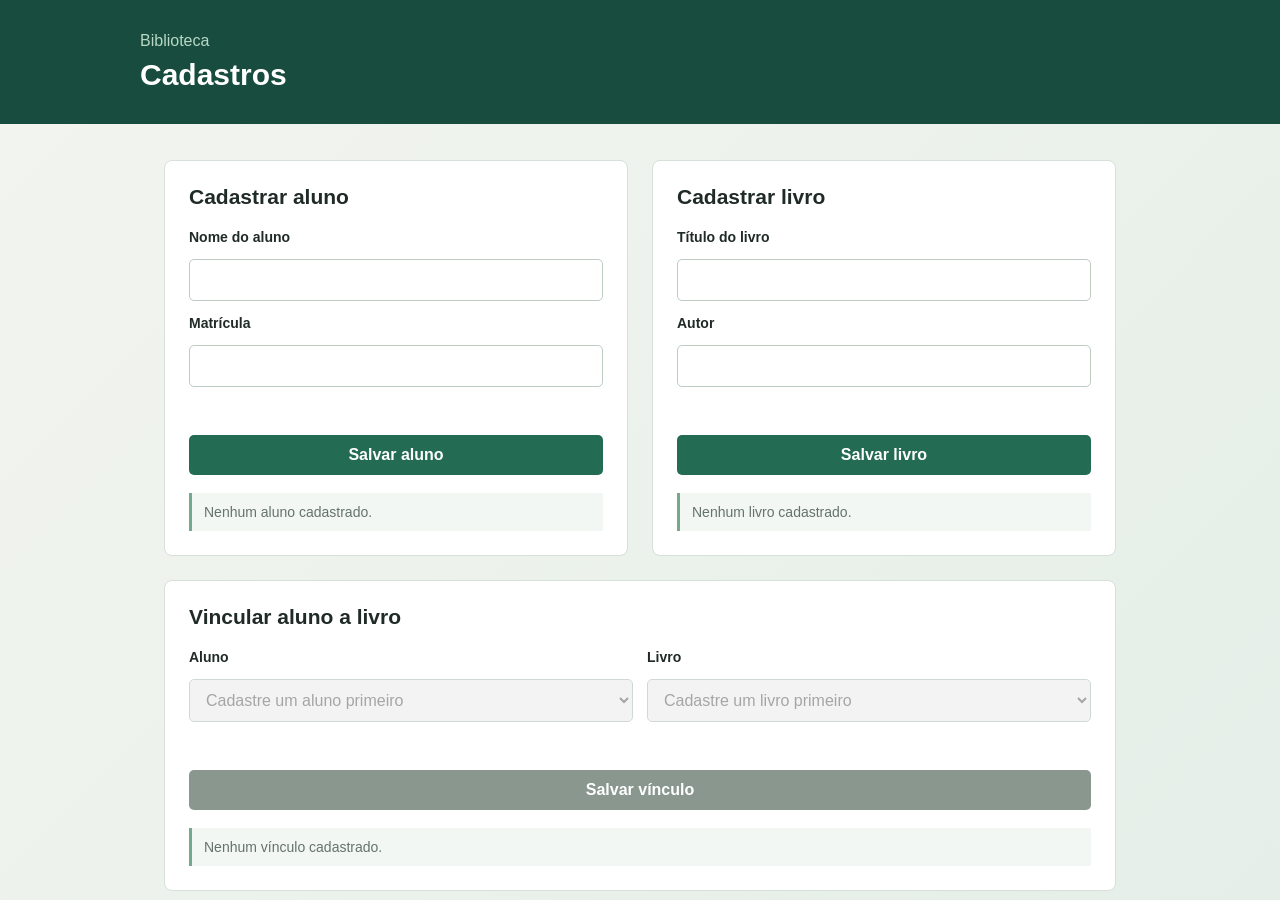
==== index.html @ bb2d5335 "Initial commit" ====
<!DOCTYPE html>
<html lang="pt-BR">
<head>
    <meta charset="UTF-8">
    <meta name="viewport" content="width=device-width, initial-scale=1.0">
    <title>Cadastros | Biblioteca</title>
    <link rel="stylesheet" href="style.css">
    <script src="dados.js" defer></script>
    <script src="interface.js" defer></script>
    <script src="alunos.js" defer></script>
    <script src="livros.js" defer></script>
    <script src="vinculos.js" defer></script>
    <script src="script.js" defer></script>
</head>
<body>
    <header>
        <p>Biblioteca</p>
        <h1>Cadastros</h1>
    </header>
    <main>
        <section aria-labelledby="titulo-aluno">
            <h2 id="titulo-aluno">Cadastrar aluno</h2>
            <form id="form-aluno">
                <label for="nome-aluno">Nome do aluno</label>
                <input id="nome-aluno" name="nome" type="text" required>
                <label for="matricula-aluno">Matrícula</label>
                <input id="matricula-aluno" name="matricula" type="text" required>
                <p class="status" id="status-aluno" role="status"></p>
                <button type="submit">Salvar aluno</button>
            </form>
            <ul id="lista-alunos" aria-label="Alunos cadastrados"></ul>
        </section>

        <section aria-labelledby="titulo-livro">
            <h2 id="titulo-livro">Cadastrar livro</h2>
            <form id="form-livro">
                <label for="titulo-livro-input">Título do livro</label>
                <input id="titulo-livro-input" name="titulo" type="text" required>
                <label for="autor-livro">Autor</label>
                <input id="autor-livro" name="autor" type="text" required>
                <p class="status" id="status-livro" role="status"></p>
                <button type="submit">Salvar livro</button>
            </form>
            <ul id="lista-livros" aria-label="Livros cadastrados"></ul>
        </section>

        <section aria-labelledby="titulo-vinculo">
            <h2 id="titulo-vinculo">Vincular aluno a livro</h2>
            <form id="form-vinculo" class="form-vinculo">
                <label for="aluno-vinculo">Aluno</label>
                <label for="livro-vinculo">Livro</label>
                <select id="aluno-vinculo" name="matricula" required></select>
                <select id="livro-vinculo" name="livroId" required></select>
                <p class="status" id="status-vinculo" role="status"></p>
                <button id="salvar-vinculo" type="submit">Salvar vínculo</button>
            </form>
            <ul id="lista-vinculos" aria-label="Alunos vinculados a livros"></ul>
        </section>
    </main>

</body>
</html>
---- style.css ----
:root {
    color-scheme: light;
    font-family: "Trebuchet MS", sans-serif;
    color: #202b28;
    background: #f3f5ef;
}

* { box-sizing: border-box; }

body {
    margin: 0;
    min-height: 100vh;
    background: linear-gradient(135deg, #f3f5ef 0%, #e5eee8 100%);
}

header {
    padding: 32px max(24px, calc((100% - 1000px) / 2));
    color: #fff;
    background: #174c3e;
}

header p { margin: 0 0 8px; color: #b8d8c6; }
h1 { margin: 0; font-size: 30px; }

main {
    display: grid;
    grid-template-columns: repeat(2, minmax(0, 1fr));
    gap: 24px;
    max-width: 1000px;
    margin: 36px auto;
    padding: 0 24px;
}

main > section:last-child { grid-column: 1 / -1; }

section {
    padding: 24px;
    border: 1px solid #d7e1d9;
    border-radius: 8px;
    background: #fff;
}

h2 { margin: 0 0 20px; font-size: 21px; }
form { display: grid; gap: 14px; }
label { display: grid; gap: 6px; font-size: 14px; font-weight: 700; }

input, select {
    width: 100%;
    padding: 11px 12px;
    border: 1px solid #bdcbc1;
    border-radius: 5px;
    font: inherit;
}

input:focus, select:focus { outline: 2px solid #368267; outline-offset: 1px; }

button {
    padding: 11px 14px;
    border: 0;
    border-radius: 5px;
    color: #fff;
    background: #236b52;
    font: inherit;
    font-weight: 700;
    cursor: pointer;
}

button:hover { background: #174c3e; }
button:disabled { background: #89978f; cursor: not-allowed; }
.status { min-height: 20px; margin: 0; color: #a12d2d; font-size: 14px; }
ul { display: grid; gap: 8px; margin: 18px 0 0; padding: 0; list-style: none; }
li { padding: 11px 12px; border-left: 3px solid #75a98d; background: #f3f7f3; }
.empty { color: #65736a; font-size: 14px; }
.form-vinculo { grid-template-columns: repeat(2, minmax(0, 1fr)); align-items: end; }
.form-vinculo .status, .form-vinculo button { grid-column: 1 / -1; }

@media (max-width: 680px) {
    main { grid-template-columns: 1fr; margin: 24px auto; }
    main > section:last-child { grid-column: auto; }
    .form-vinculo { grid-template-columns: 1fr; }
    header { padding: 26px 24px; }
}
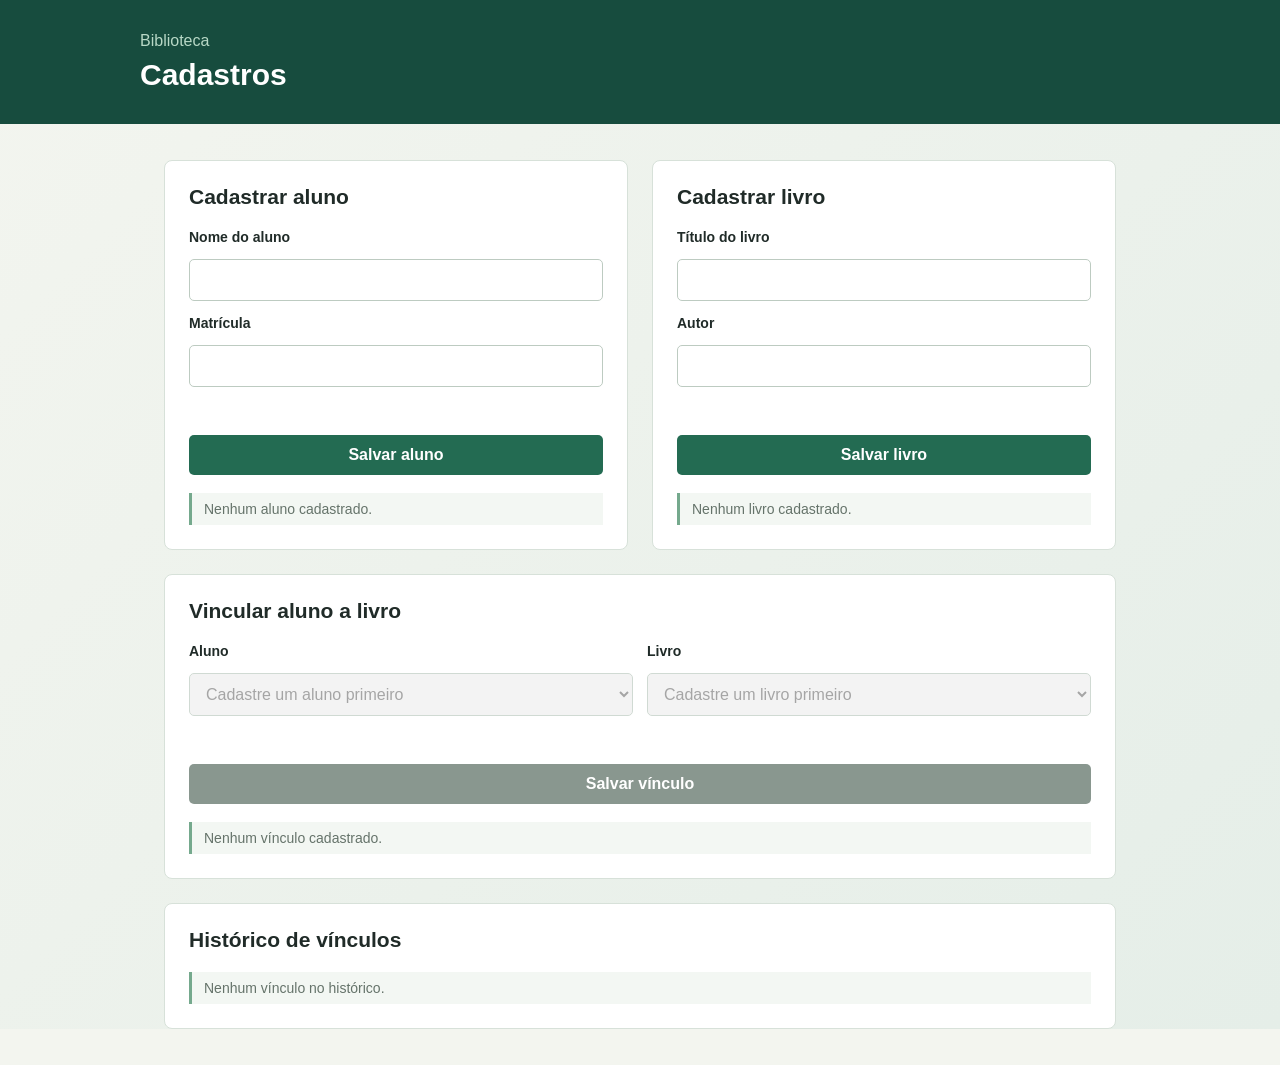
==== commit a341c5ac: "historico e botão de apagar" ====
--- a/index.html
+++ b/index.html
@@ -56,6 +56,11 @@
             </form>
             <ul id="lista-vinculos" aria-label="Alunos vinculados a livros"></ul>
         </section>
+
+        <section aria-labelledby="titulo-historico">
+            <h2 id="titulo-historico">Histórico de vínculos</h2>
+            <ul id="lista-historico" aria-label="Histórico de vínculos encerrados"></ul>
+        </section>
     </main>
 
 </body>
--- a/style.css
+++ b/style.css
@@ -31,7 +31,7 @@
     padding: 0 24px;
 }
 
-main > section:last-child { grid-column: 1 / -1; }
+main > section:nth-child(3), main > section:last-child { grid-column: 1 / -1; }
 
 section {
     padding: 24px;
@@ -69,14 +69,17 @@
 button:disabled { background: #89978f; cursor: not-allowed; }
 .status { min-height: 20px; margin: 0; color: #a12d2d; font-size: 14px; }
 ul { display: grid; gap: 8px; margin: 18px 0 0; padding: 0; list-style: none; }
-li { padding: 11px 12px; border-left: 3px solid #75a98d; background: #f3f7f3; }
+li { display: flex; align-items: center; justify-content: space-between; gap: 12px; padding: 8px 10px 8px 12px; border-left: 3px solid #75a98d; background: #f3f7f3; }
+li > span { min-width: 0; overflow-wrap: anywhere; }
+.botao-excluir { flex: 0 0 auto; padding: 7px 10px; color: #8c2828; background: #f8e8e6; font-size: 14px; }
+.botao-excluir:hover { color: #fff; background: #a23434; }
 .empty { color: #65736a; font-size: 14px; }
 .form-vinculo { grid-template-columns: repeat(2, minmax(0, 1fr)); align-items: end; }
 .form-vinculo .status, .form-vinculo button { grid-column: 1 / -1; }
 
 @media (max-width: 680px) {
     main { grid-template-columns: 1fr; margin: 24px auto; }
-    main > section:last-child { grid-column: auto; }
+    main > section:nth-child(3), main > section:last-child { grid-column: auto; }
     .form-vinculo { grid-template-columns: 1fr; }
     header { padding: 26px 24px; }
 }
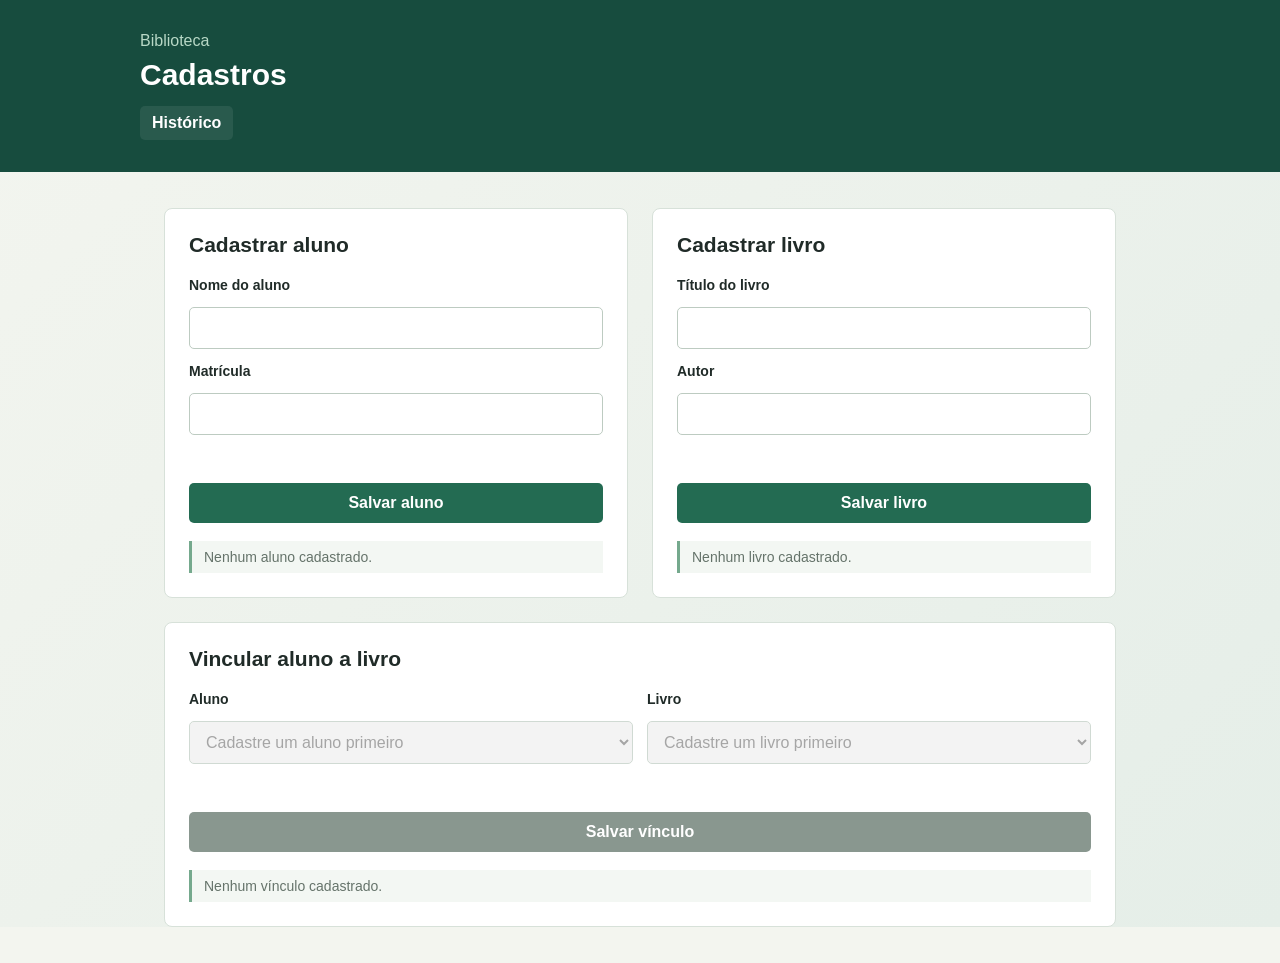
==== commit dc3e94ab: "historico" ====
--- a/index.html
+++ b/index.html
@@ -16,6 +16,9 @@
     <header>
         <p>Biblioteca</p>
         <h1>Cadastros</h1>
+        <nav>
+            <a href="historico.html">Histórico</a>
+        </nav>
     </header>
     <main>
         <section aria-labelledby="titulo-aluno">
@@ -56,11 +59,6 @@
             </form>
             <ul id="lista-vinculos" aria-label="Alunos vinculados a livros"></ul>
         </section>
-
-        <section aria-labelledby="titulo-historico">
-            <h2 id="titulo-historico">Histórico de vínculos</h2>
-            <ul id="lista-historico" aria-label="Histórico de vínculos encerrados"></ul>
-        </section>
     </main>
 
 </body>
--- a/style.css
+++ b/style.css
@@ -21,6 +21,17 @@
 
 header p { margin: 0 0 8px; color: #b8d8c6; }
 h1 { margin: 0; font-size: 30px; }
+header nav { margin-top: 14px; }
+header nav a {
+    display: inline-block;
+    padding: 8px 12px;
+    border-radius: 5px;
+    color: #fff;
+    background: rgba(255, 255, 255, 0.08);
+    text-decoration: none;
+    font-weight: 700;
+}
+header nav a:hover { background: rgba(255, 255, 255, 0.16); }
 
 main {
     display: grid;
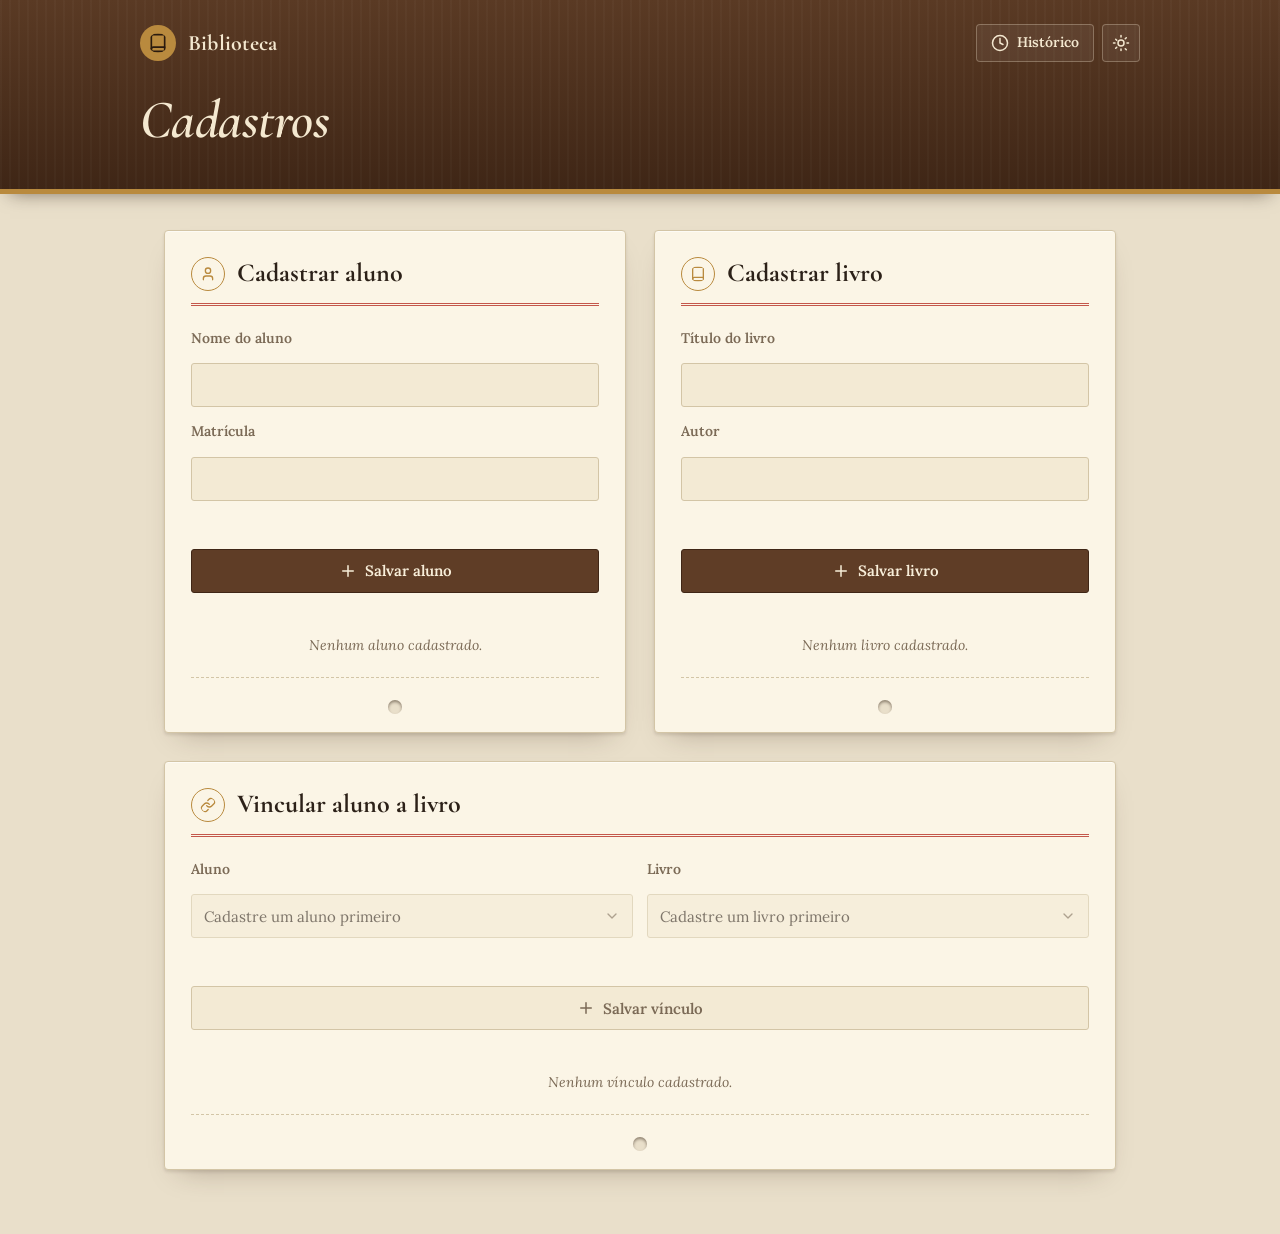
==== commit 248dfa13: "aparencia atualizada" ====
--- a/index.html
+++ b/index.html
@@ -4,6 +4,10 @@
     <meta charset="UTF-8">
     <meta name="viewport" content="width=device-width, initial-scale=1.0">
     <title>Cadastros | Biblioteca</title>
+    <script>try{document.documentElement.dataset.theme=localStorage.getItem("tema")||(matchMedia("(prefers-color-scheme: dark)").matches?"dark":"light")}catch(e){}</script>
+    <link rel="preconnect" href="https://fonts.googleapis.com">
+    <link rel="preconnect" href="https://fonts.gstatic.com" crossorigin>
+    <link rel="stylesheet" href="https://fonts.googleapis.com/css2?family=Cormorant+Garamond:ital,wght@0,600;0,700;1,600&family=Lora:wght@400;500;600;700&display=swap">
     <link rel="stylesheet" href="style.css">
     <script src="dados.js" defer></script>
     <script src="interface.js" defer></script>
@@ -14,48 +18,51 @@
 </head>
 <body>
     <header>
-        <p>Biblioteca</p>
+        <div class="barra">
+            <p class="marca"><svg class="icone" viewBox="0 0 24 24" aria-hidden="true"><path d="M4 19.5A2.5 2.5 0 0 1 6.5 17H20"/><path d="M6.5 2H20v20H6.5A2.5 2.5 0 0 1 4 19.5v-15A2.5 2.5 0 0 1 6.5 2z"/></svg>Biblioteca</p>
+            <div class="acoes">
+                <nav><a href="historico.html"><svg class="icone" viewBox="0 0 24 24" aria-hidden="true"><circle cx="12" cy="12" r="10"/><path d="M12 6v6l4 2"/></svg>Histórico</a></nav>
+                <button id="tema-toggle" class="botao-tema" type="button" aria-label="Alternar entre tema claro e escuro" title="Alternar tema"><svg class="icone sol" viewBox="0 0 24 24" aria-hidden="true"><circle cx="12" cy="12" r="4"/><path d="M12 2v2M12 20v2m-7.07-15.07 1.41 1.41m11.32 11.32 1.41 1.41M2 12h2m16 0h2M6.34 17.66l-1.41 1.41M19.07 4.93l-1.41 1.41"/></svg><svg class="icone lua" viewBox="0 0 24 24" aria-hidden="true"><path d="M21 12.79A9 9 0 1 1 11.21 3 7 7 0 0 0 21 12.79z"/></svg></button>
+            </div>
+        </div>
         <h1>Cadastros</h1>
-        <nav>
-            <a href="historico.html">Histórico</a>
-        </nav>
     </header>
     <main>
         <section aria-labelledby="titulo-aluno">
-            <h2 id="titulo-aluno">Cadastrar aluno</h2>
+            <h2 id="titulo-aluno"><svg class="icone" viewBox="0 0 24 24" aria-hidden="true"><path d="M19 21v-2a4 4 0 0 0-4-4H9a4 4 0 0 0-4 4v2"/><circle cx="12" cy="7" r="4"/></svg>Cadastrar aluno</h2>
             <form id="form-aluno">
                 <label for="nome-aluno">Nome do aluno</label>
                 <input id="nome-aluno" name="nome" type="text" required>
                 <label for="matricula-aluno">Matrícula</label>
-                <input id="matricula-aluno" name="matricula" type="text" required>
+                <input id="matricula-aluno" name="matricula" type="text" inputmode="numeric" pattern="[0-9]*" required>
                 <p class="status" id="status-aluno" role="status"></p>
-                <button type="submit">Salvar aluno</button>
+                <button type="submit"><svg class="icone" viewBox="0 0 24 24" aria-hidden="true"><path d="M5 12h14M12 5v14"/></svg>Salvar aluno</button>
             </form>
             <ul id="lista-alunos" aria-label="Alunos cadastrados"></ul>
         </section>
 
         <section aria-labelledby="titulo-livro">
-            <h2 id="titulo-livro">Cadastrar livro</h2>
+            <h2 id="titulo-livro"><svg class="icone" viewBox="0 0 24 24" aria-hidden="true"><path d="M4 19.5A2.5 2.5 0 0 1 6.5 17H20"/><path d="M6.5 2H20v20H6.5A2.5 2.5 0 0 1 4 19.5v-15A2.5 2.5 0 0 1 6.5 2z"/></svg>Cadastrar livro</h2>
             <form id="form-livro">
                 <label for="titulo-livro-input">Título do livro</label>
                 <input id="titulo-livro-input" name="titulo" type="text" required>
                 <label for="autor-livro">Autor</label>
                 <input id="autor-livro" name="autor" type="text" required>
                 <p class="status" id="status-livro" role="status"></p>
-                <button type="submit">Salvar livro</button>
+                <button type="submit"><svg class="icone" viewBox="0 0 24 24" aria-hidden="true"><path d="M5 12h14M12 5v14"/></svg>Salvar livro</button>
             </form>
             <ul id="lista-livros" aria-label="Livros cadastrados"></ul>
         </section>
 
         <section aria-labelledby="titulo-vinculo">
-            <h2 id="titulo-vinculo">Vincular aluno a livro</h2>
+            <h2 id="titulo-vinculo"><svg class="icone" viewBox="0 0 24 24" aria-hidden="true"><path d="M10 13a5 5 0 0 0 7.54.54l3-3a5 5 0 0 0-7.07-7.07l-1.72 1.71"/><path d="M14 11a5 5 0 0 0-7.54-.54l-3 3a5 5 0 0 0 7.07 7.07l1.71-1.71"/></svg>Vincular aluno a livro</h2>
             <form id="form-vinculo" class="form-vinculo">
                 <label for="aluno-vinculo">Aluno</label>
                 <label for="livro-vinculo">Livro</label>
                 <select id="aluno-vinculo" name="matricula" required></select>
                 <select id="livro-vinculo" name="livroId" required></select>
                 <p class="status" id="status-vinculo" role="status"></p>
-                <button id="salvar-vinculo" type="submit">Salvar vínculo</button>
+                <button id="salvar-vinculo" type="submit"><svg class="icone" viewBox="0 0 24 24" aria-hidden="true"><path d="M5 12h14M12 5v14"/></svg>Salvar vínculo</button>
             </form>
             <ul id="lista-vinculos" aria-label="Alunos vinculados a livros"></ul>
         </section>
--- a/style.css
+++ b/style.css
@@ -1,8 +1,52 @@
+/* ===== Tema: Biblioteca clássica (madeira, papel e serifa) ===== */
 :root {
+    --titulo: "Cormorant Garamond", "Iowan Old Style", "Palatino Linotype", Palatino, Georgia, serif;
+    --corpo: "Lora", "Iowan Old Style", "Palatino Linotype", Palatino, Georgia, serif;
+
+    --bg: #e9dfca;
+    --papel: #fbf5e6;
+    --papel-2: #f3ead4;
+    --borda: #d3c5a6;
+    --texto: #2c2118;
+    --suave: #7b6a56;
+    --madeira: #5a3a24;
+    --madeira-escura: #3f2616;
+    --latao: #b98a3e;
+    --acento: #5f3d26;
+    --acento-forte: #3f2616;
+    --sobre-acento: #f8eed9;
+    --acento-fundo: #efe0c3;
+    --perigo: #8e2b25;
+    --perigo-fundo: #f3ddd6;
+    --margem: #c4574b;
+    --foco: rgba(185, 138, 62, 0.45);
+    --sombra: 0 1px 0 rgba(255, 255, 255, 0.6) inset, 0 2px 3px rgba(60, 38, 22, 0.12), 0 14px 28px -16px rgba(60, 38, 22, 0.35);
+    --seta: url("data:image/svg+xml,%3Csvg xmlns='http://www.w3.org/2000/svg' width='16' height='16' viewBox='0 0 24 24' fill='none' stroke='%237b6a56' stroke-width='2' stroke-linecap='round' stroke-linejoin='round'%3E%3Cpath d='m6 9 6 6 6-6'/%3E%3C/svg%3E");
     color-scheme: light;
-    font-family: "Trebuchet MS", sans-serif;
-    color: #202b28;
-    background: #f3f5ef;
+    font-family: var(--corpo);
+}
+
+:root[data-theme="dark"] {
+    --bg: #1a1310;
+    --papel: #261d17;
+    --papel-2: #2f241d;
+    --borda: #46372b;
+    --texto: #ecdfc8;
+    --suave: #a8967c;
+    --madeira: #2a1b12;
+    --madeira-escura: #1b110b;
+    --latao: #d4a95a;
+    --acento: #d4a95a;
+    --acento-forte: #e6c27d;
+    --sobre-acento: #1f150d;
+    --acento-fundo: #3b2c1c;
+    --perigo: #ef9a8e;
+    --perigo-fundo: #432420;
+    --margem: #b4463c;
+    --foco: rgba(212, 169, 90, 0.45);
+    --sombra: 0 1px 0 rgba(255, 255, 255, 0.04) inset, 0 2px 3px rgba(0, 0, 0, 0.4), 0 14px 28px -16px rgba(0, 0, 0, 0.7);
+    --seta: url("data:image/svg+xml,%3Csvg xmlns='http://www.w3.org/2000/svg' width='16' height='16' viewBox='0 0 24 24' fill='none' stroke='%23a8967c' stroke-width='2' stroke-linecap='round' stroke-linejoin='round'%3E%3Cpath d='m6 9 6 6 6-6'/%3E%3C/svg%3E");
+    color-scheme: dark;
 }
 
 * { box-sizing: border-box; }
@@ -10,87 +54,336 @@
 body {
     margin: 0;
     min-height: 100vh;
-    background: linear-gradient(135deg, #f3f5ef 0%, #e5eee8 100%);
-}
-
+    color: var(--texto);
+    background: var(--bg);
+    font-size: 16px;
+    line-height: 1.55;
+    transition: background-color 0.3s ease, color 0.3s ease;
+}
+
+/* ===== Ícones ===== */
+.icone {
+    width: 18px;
+    height: 18px;
+    flex: 0 0 auto;
+    fill: none;
+    stroke: currentColor;
+    stroke-width: 2;
+    stroke-linecap: round;
+    stroke-linejoin: round;
+}
+
+/* ===== Cabeçalho: prateleira de madeira ===== */
 header {
-    padding: 32px max(24px, calc((100% - 1000px) / 2));
-    color: #fff;
-    background: #174c3e;
-}
-
-header p { margin: 0 0 8px; color: #b8d8c6; }
-h1 { margin: 0; font-size: 30px; }
-header nav { margin-top: 14px; }
-header nav a {
-    display: inline-block;
-    padding: 8px 12px;
-    border-radius: 5px;
-    color: #fff;
-    background: rgba(255, 255, 255, 0.08);
+    padding: 24px max(24px, calc((100% - 1000px) / 2)) 40px;
+    color: #f4e8d0;
+    background:
+        repeating-linear-gradient(90deg, rgba(255, 255, 255, 0.025) 0 2px, transparent 2px 9px),
+        linear-gradient(180deg, var(--madeira) 0%, var(--madeira-escura) 100%);
+    border-bottom: 5px solid var(--latao);
+    box-shadow: 0 8px 18px -10px rgba(30, 16, 8, 0.6);
+}
+
+.barra {
+    display: flex;
+    align-items: center;
+    justify-content: space-between;
+    gap: 12px;
+    margin-bottom: 30px;
+}
+
+.marca {
+    display: inline-flex;
+    align-items: center;
+    gap: 12px;
+    margin: 0;
+    font-family: var(--titulo);
+    font-size: 22px;
+    font-weight: 700;
+    letter-spacing: 0.01em;
+}
+
+.marca .icone {
+    width: 36px;
+    height: 36px;
+    padding: 8px;
+    border-radius: 50%;
+    color: #2a1a0e;
+    background: var(--latao);
+}
+
+.acoes { display: flex; align-items: center; gap: 8px; }
+
+header nav a,
+.botao-tema {
+    display: inline-flex;
+    align-items: center;
+    gap: 8px;
+    height: 38px;
+    padding: 0 14px;
+    border: 1px solid rgba(244, 232, 208, 0.3);
+    border-radius: 4px;
+    color: #f4e8d0;
+    background: rgba(255, 255, 255, 0.06);
+    font: inherit;
+    font-size: 14px;
+    font-weight: 600;
     text-decoration: none;
-    font-weight: 700;
-}
-header nav a:hover { background: rgba(255, 255, 255, 0.16); }
-
+    cursor: pointer;
+    transition: border-color 0.15s ease, background-color 0.15s ease, transform 0.1s ease;
+}
+
+header nav a:hover,
+.botao-tema:hover { border-color: var(--latao); background: rgba(255, 255, 255, 0.12); }
+
+header nav a:active,
+.botao-tema:active { transform: scale(0.97); }
+
+.botao-tema { width: 38px; padding: 0; justify-content: center; }
+.botao-tema .lua { display: none; }
+:root[data-theme="dark"] .botao-tema .sol { display: none; }
+:root[data-theme="dark"] .botao-tema .lua { display: block; }
+
+h1 {
+    margin: 0;
+    font-family: var(--titulo);
+    font-size: clamp(36px, 6vw, 54px);
+    font-weight: 600;
+    font-style: italic;
+    letter-spacing: -0.01em;
+    line-height: 1.05;
+}
+
+/* ===== Conteúdo ===== */
 main {
     display: grid;
     grid-template-columns: repeat(2, minmax(0, 1fr));
-    gap: 24px;
+    gap: 28px;
     max-width: 1000px;
-    margin: 36px auto;
+    margin: 36px auto 64px;
     padding: 0 24px;
+    align-items: start;
 }
 
 main > section:nth-child(3), main > section:last-child { grid-column: 1 / -1; }
 
+/* Cada seção é uma ficha de catálogo, com furo para a haste */
 section {
-    padding: 24px;
-    border: 1px solid #d7e1d9;
-    border-radius: 8px;
-    background: #fff;
-}
-
-h2 { margin: 0 0 20px; font-size: 21px; }
+    position: relative;
+    padding: 26px 26px 54px;
+    border: 1px solid var(--borda);
+    border-radius: 4px;
+    background: var(--papel);
+    box-shadow: var(--sombra);
+    transition: background-color 0.3s ease, border-color 0.3s ease;
+}
+
+section::after {
+    content: "";
+    position: absolute;
+    left: 50%;
+    bottom: 18px;
+    width: 14px;
+    height: 14px;
+    margin-left: -7px;
+    border-radius: 50%;
+    background: var(--bg);
+    box-shadow: inset 0 2px 3px rgba(40, 24, 12, 0.45);
+    transition: background-color 0.3s ease;
+}
+
+h2 {
+    display: flex;
+    align-items: center;
+    gap: 12px;
+    margin: 0 0 22px;
+    padding-bottom: 12px;
+    border-bottom: 3px double var(--margem);
+    font-family: var(--titulo);
+    font-size: 26px;
+    font-weight: 700;
+    line-height: 1.1;
+}
+
+h2 .icone {
+    width: 34px;
+    height: 34px;
+    padding: 8px;
+    border: 1px solid var(--latao);
+    border-radius: 50%;
+    color: var(--latao);
+    background: transparent;
+}
+
 form { display: grid; gap: 14px; }
-label { display: grid; gap: 6px; font-size: 14px; font-weight: 700; }
+label { display: grid; gap: 6px; font-size: 14px; font-weight: 600; color: var(--suave); }
 
 input, select {
     width: 100%;
-    padding: 11px 12px;
-    border: 1px solid #bdcbc1;
-    border-radius: 5px;
+    height: 44px;
+    padding: 0 12px;
+    border: 1px solid var(--borda);
+    border-radius: 3px;
+    color: var(--texto);
+    background: var(--papel-2);
     font: inherit;
-}
-
-input:focus, select:focus { outline: 2px solid #368267; outline-offset: 1px; }
-
+    font-size: 15px;
+    transition: border-color 0.15s ease, box-shadow 0.15s ease, background-color 0.15s ease;
+}
+
+select {
+    appearance: none;
+    padding-right: 38px;
+    background-image: var(--seta);
+    background-repeat: no-repeat;
+    background-position: right 12px center;
+}
+
+input:hover, select:hover { border-color: var(--suave); }
+
+input:focus, select:focus {
+    outline: none;
+    border-color: var(--latao);
+    background-color: var(--papel);
+    box-shadow: 0 0 0 4px var(--foco);
+}
+
+select:disabled { opacity: 0.6; cursor: not-allowed; }
+
+/* ===== Botões ===== */
 button {
-    padding: 11px 14px;
-    border: 0;
-    border-radius: 5px;
-    color: #fff;
-    background: #236b52;
+    display: inline-flex;
+    align-items: center;
+    justify-content: center;
+    gap: 8px;
+    height: 44px;
+    padding: 0 18px;
+    border: 1px solid var(--acento-forte);
+    border-radius: 3px;
+    color: var(--sobre-acento);
+    background: var(--acento);
     font: inherit;
-    font-weight: 700;
+    font-size: 15px;
+    font-weight: 600;
     cursor: pointer;
-}
-
-button:hover { background: #174c3e; }
-button:disabled { background: #89978f; cursor: not-allowed; }
-.status { min-height: 20px; margin: 0; color: #a12d2d; font-size: 14px; }
-ul { display: grid; gap: 8px; margin: 18px 0 0; padding: 0; list-style: none; }
-li { display: flex; align-items: center; justify-content: space-between; gap: 12px; padding: 8px 10px 8px 12px; border-left: 3px solid #75a98d; background: #f3f7f3; }
+    transition: background-color 0.15s ease, transform 0.1s ease, box-shadow 0.15s ease;
+}
+
+button:hover { background: var(--acento-forte); }
+button:active { transform: scale(0.98); }
+button:focus-visible,
+header nav a:focus-visible { outline: none; box-shadow: 0 0 0 4px var(--foco); }
+
+button:disabled {
+    color: var(--suave);
+    border-color: var(--borda);
+    background: var(--papel-2);
+    cursor: not-allowed;
+    transform: none;
+}
+
+.botao-tema,
+.botao-tema:hover { color: #f4e8d0; }
+
+.botao-tema { height: 38px; border: 1px solid rgba(244, 232, 208, 0.3); }
+
+#limpar-historico {
+    margin-bottom: 4px;
+    border-color: transparent;
+    color: var(--perigo);
+    background: var(--perigo-fundo);
+}
+
+#limpar-historico:hover { color: var(--bg); background: var(--perigo); }
+
+/* ===== Mensagens ===== */
+.status {
+    min-height: 20px;
+    margin: 0;
+    color: var(--perigo);
+    font-size: 14px;
+    font-style: italic;
+}
+
+/* ===== Listas: entradas de catálogo ===== */
+ul {
+    display: grid;
+    gap: 0;
+    margin: 22px 0 0;
+    padding: 0;
+    list-style: none;
+}
+
+li {
+    display: flex;
+    align-items: center;
+    justify-content: space-between;
+    gap: 12px;
+    padding: 10px 8px 10px 14px;
+    border-bottom: 1px dashed var(--borda);
+    border-left: 3px solid var(--margem);
+    font-size: 15px;
+    transition: background-color 0.15s ease;
+}
+
+li:hover { background: var(--papel-2); }
+
+li.novo { animation: entrar 0.32s ease both; }
+
+@keyframes entrar {
+    from { opacity: 0; transform: translateX(-10px); background: var(--acento-fundo); }
+    to { opacity: 1; transform: none; }
+}
+
 li > span { min-width: 0; overflow-wrap: anywhere; }
-.botao-excluir { flex: 0 0 auto; padding: 7px 10px; color: #8c2828; background: #f8e8e6; font-size: 14px; }
-.botao-excluir:hover { color: #fff; background: #a23434; }
-.empty { color: #65736a; font-size: 14px; }
-.form-vinculo { grid-template-columns: repeat(2, minmax(0, 1fr)); align-items: end; }
+
+.botao-excluir {
+    height: 34px;
+    padding: 0 12px;
+    border-color: transparent;
+    color: var(--perigo);
+    background: var(--perigo-fundo);
+    font-size: 13px;
+}
+
+.botao-excluir .icone { width: 15px; height: 15px; }
+.botao-excluir:hover { color: var(--bg); background: var(--perigo); }
+
+.botao-excluir.devolver { color: var(--acento); background: var(--acento-fundo); }
+.botao-excluir.devolver:hover { color: var(--sobre-acento); background: var(--acento); }
+
+.empty {
+    justify-content: center;
+    padding: 20px;
+    border-left: 0;
+    color: var(--suave);
+    font-size: 14px;
+    font-style: italic;
+    text-align: center;
+}
+
+.empty:hover { background: transparent; }
+
+/* ===== Vínculo ===== */
+.form-vinculo {
+    grid-template-columns: repeat(2, minmax(0, 1fr));
+    align-items: end;
+}
+
 .form-vinculo .status, .form-vinculo button { grid-column: 1 / -1; }
 
+/* ===== Responsivo ===== */
 @media (max-width: 680px) {
-    main { grid-template-columns: 1fr; margin: 24px auto; }
+    main { grid-template-columns: 1fr; margin: 24px auto 40px; gap: 22px; }
     main > section:nth-child(3), main > section:last-child { grid-column: auto; }
     .form-vinculo { grid-template-columns: 1fr; }
-    header { padding: 26px 24px; }
-}
+    header { padding: 18px 20px 30px; }
+    .barra { margin-bottom: 22px; }
+    section { padding: 22px 20px 52px; }
+    li { flex-wrap: wrap; }
+}
+
+/* ===== Menos movimento, se o sistema pedir ===== */
+@media (prefers-reduced-motion: reduce) {
+    *, *::before, *::after { animation: none !important; transition: none !important; }
+}
